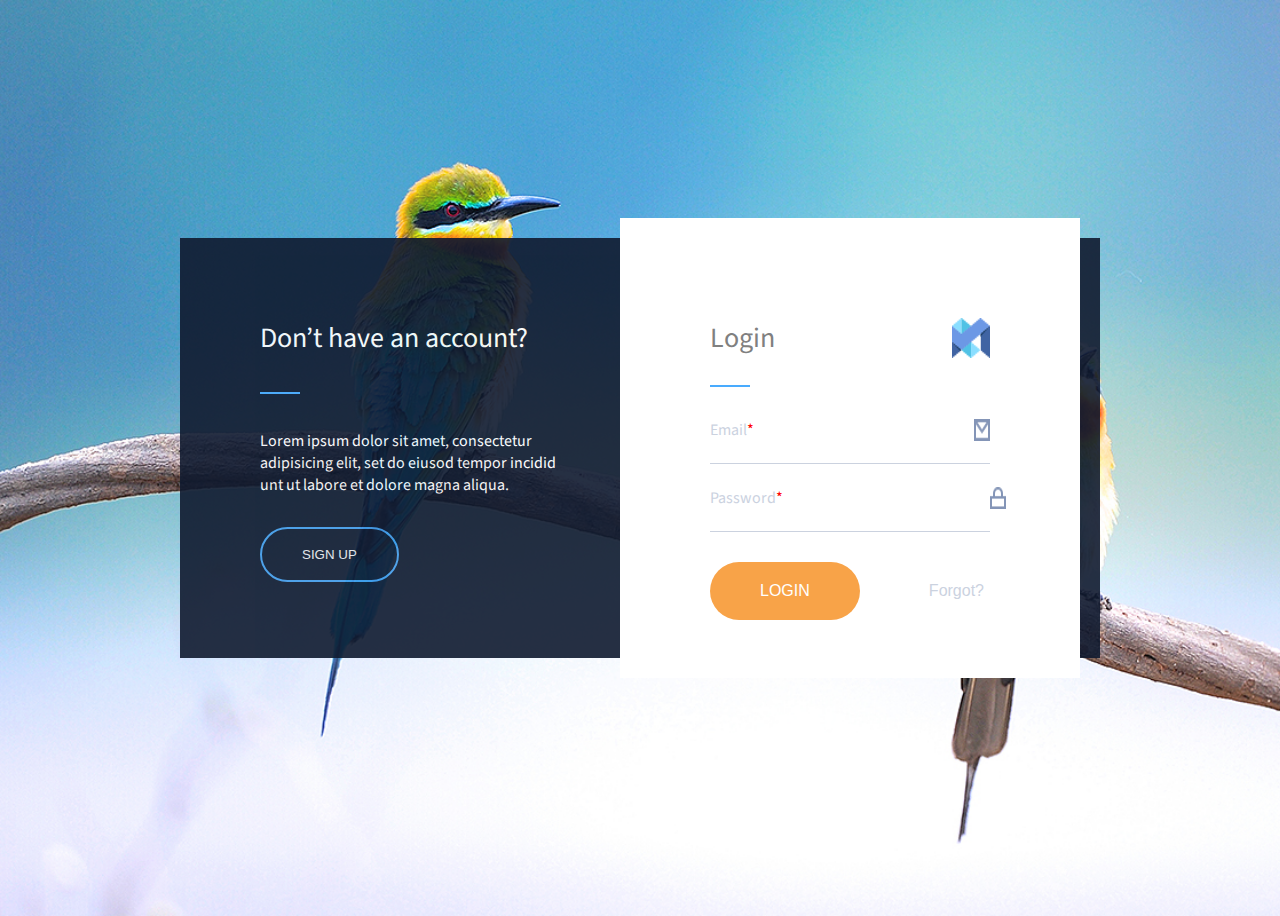
==== mag/index.html @ ce9877dc "added changes" ====
<!DOCTYPE html>
<html lang="en">
<head>
    <meta charset="UTF-8">
    <meta name="viewport" content="width=device-width, initial-scale=1.0">
    <link rel="stylesheet" href="mag.css">
    <script src="mag.js" defer></script>
    <link href="https://fonts.googleapis.com/css?family=Source+Sans+Pro&display=swap" rel="stylesheet">
    <title>Magebit</title>
</head>
<body class="background">
<div id="main">
<header class="header"></header>
<div class="bgcontainer">
<div class="blockone">
    <div class="acc_one">Don’t have an account?</div>
    <p class="text">Lorem ipsum dolor sit amet, consectetur adipisicing elit, set do eiusod tempor incidid unt ut labore et dolore magna aliqua.</p>
    <button id="signbtn" type="sign_up">SIGN UP</button> 
    <div class="pick"></div>
</div><!-- close blockone -->
<div class="blocktwo">
    <p class="acc_two">Have an account?</p>
    <p class="text">Lorem ipsum dolor sit amet consectetur adipisicing elit.</p>
    <button id="logbtn" type="Submit">LOGIN</button> 
</div><!-- close blocktwo -->
</div><!-- close bgcontainer -->
<div class="bgbox">
<div class="boxone" id="showbox">
<div class="signone">
    <div class="sign">Sign Up</div>
    <img class="imglogo" src="img/logo.png" alt="imglogo">
</div>
    <form action="register.php" method="POST" class="reg">
<div class="signtwo">
    <label for="username" class="signlabel">Name<span class="colortext">*</span></label>
    <input type="text" class="signtext" name="username" required></input>
    <img class="imglog" src="img/user.png" alt="signuser">
</div>
<div class="line"><!-- line --></div>
<div class="signthree">
    <label for="email" class="signlabelemail">Email<span class="colortext">*</span></label>
    <input type="email" class="signemail" name="email" required></input>
    <img class="imglog" src="img/mail.png" alt="signemail">
</div>
<div class="line"><!-- line --></div>
<div class="signfour">
        <label for="pw" class="signpass">Password<span class="colortext">*</span></label>
        <input type="password" class="signpw" name="pw" required></input>
        <img class="imgpw" src="img/lock.png" alt="signpw">
</div>
    <div class="line"><!-- line --></div>
        <button class="signbtn" type="signup">SIGN UP</button> 
        </form>    
</div> <!-- close boxone -->
<div class="boxtwo" id="movebox">
    <div class="logone">
    <div class="log">Login</div>
      <img class="imglogo" src="img/logo.png" alt="imglogo">
    </div> 
        <form action="login.php" method="POST" class="logform">
    <div class="logtwo">
        <label for="email" class="labelemail">Email<span class="colortext">*</span></label>
        <input type="email" class="logmail" name="email" required></input>
        <img class="imglog" src="img/mail.png" alt="logmail">
    </div>
    <div class="line"><!-- line --></div>
    <div class="logthree">
        <label for="pw" class="labelpw">Password<span class="colortext">*</span></label>
        <input type="password" class="logpw" name="pw" required></input>
        <img class="imgpw" src="img/lock.png" alt="logpw">
    </div>
    <div class="line"><!-- line --></div>
    <div class="logfour">
        <button type="Submit" class="logbtn">LOGIN</button>
        <button class="forgot">Forgot?</button>
    </div>
    </form>
</div><!-- close boxtwo -->
</div> <!-- close bgbox -->
<footer class="footer"></footer>
</div> <!-- close main -->
</body>
</html>
---- mag/mag.css ----
body{
font-family: 'Source Sans Pro', sans-serif;
}
    
.background{
background-image: url(img/Background.jpg);
background-size: cover;
background-repeat: no-repeat;
}

#main{
    height: 100vh;
    display: grid;
    grid-template-columns: repeat(3, 1fr);
    grid-template-rows: repeat(3, 1fr);
}
.header{
    grid-area: 1/1/2/4; 
    height: 190px;
}
.bgcontainer{
    grid-area: 2/2/3/3;
    width: 920px;
    height: 420px;
    display: flex;
}
    
.blockone{
    padding-top: 80px;
    padding-left: 80px;
    padding-right: 80px;
    padding-bottom: 74px;
    box-sizing:border-box;
    width: 460px;
    height: 420px;
    z-index:1;
    background-color: rgb(15,26,47);
    opacity:0.9;
    position: absolute;
    color: white ;
}
.acc_one{
    font-size: 28px;
}

.acc_one:after{
    content:"";
    display: block;
    width: 40px;
    height: 2px;
    margin-top: 34px;
    margin-bottom: 36px;
    background-color: rgb(73, 171, 254);
}

.text{
    font-size: 16px;
    margin: 0px;
}
#signbtn{
    border: 2px solid rgb(73, 171, 254);
    border-radius: 30px;
    background-color: rgb(15,26,47);
    opacity:0.9;
    padding: 18px 40px;
    color:white;
    margin-top: 31px;
}

.color_selected {
background-color: royalblue;
  }


.pick{
    background-color:yellow;
    height: 30px;
    width: 30px;
    border-radius: 50%;
    margin-top: 10%;
    margin-left: 80%;
    position: absolute;
}
.blocktwo{
    padding-top: 110px;
    padding-left: 80px;
    padding-right: 80px;
    padding-bottom: 105px;
    box-sizing:border-box;
    width: 460px;
    height: 420px;
    z-index:-1;
    background-color: rgb(15,26,47);
    opacity:0.9;
    margin-left:460px;
    color: white ;
}

.acc_two{
    font-size: 28px;
    margin: 0;
}

.acc_two:after{
    content:"";
    display: block;
    width: 40px;
    height: 2px;
    margin-top: 34px;
    margin-bottom: 36px;
    background-color: rgb(73, 171, 254);
}

#logbtn{
    border: 2px solid rgb(73, 171, 254);
    border-radius: 30px;
    background-color: rgb(15,26,47);
    opacity:0.9;
    padding: 18px 45px;
    color:white;
    margin-top: 31px;

}

.colortext{
    color:red;
}
.bgbox{
    grid-area: 2/2/3/3;;
    width: 920px;
    height: 460px;
    display: flex;
    margin-top: -20px;
}
       
#showbox{
        padding-top: 60px;
        padding-left: 90px;
        padding-right: 90px;
        padding-bottom: 60px;
        box-sizing:border-box;
        background-color:white;
        width: 460px;
        height: 460px;
        visibility: hidden;
        z-index:5;
        transition: .55s opacity, .55s visibility;
}
.signone{
        display: flex;
        justify-content: space-between;
}

.sign{
    font-size: 28px;
    color: gray;
}

.reg:before{
    content:"";
    display: block;
    width: 40px;
    height: 2px;
    margin-top: 27px;
    margin-bottom: 32px;
    background-color: rgb(73, 171, 254);
}

.signtwo{
        display: flex;
        justify-content: space-between;
}

.signlabel {
    font-size: 16px;
    color: rgb(203,210,223);
    border:none;
    outline: none;
    padding: 0;
}

.signtext{
    border:none;
    outline: none;
}
.signlabelemail{
    font-size: 16px;
    color: rgb(203,210,223);
}

.signthree{
    display: flex;
    justify-content: space-between;
    margin-top: 25px;
}
.line{
    content:"";
    display: block;
    height: 1px;
    margin-top: 22px;
    background-color: rgb(203,210,223);   
}
.signpass{
    font-size: 16px;
    color: rgb(203,210,223);
}

.signemail{
    border:none;
    outline: none;
}

.signfour{
    display: flex;
    justify-content: space-between;
    margin-top: 25px;
}

.signpw{
    border:none;
    outline: none;
}

.signbtn{
    border-radius: 30px;
    background-color: rgb(248,154,53);
    opacity:0.9;
    padding: 20px 50px;
    color:white;
    font-size: 16px;
    margin-top: 30px;
    border:none;
}  
#movebox{
    padding-top: 100px;
    padding-left: 90px;
    padding-right: 90px;
    padding-bottom: 94px;
    box-sizing:border-box;
    background-color:white;
    width: 460px;
    height: 460px;
    position: absolute;
    z-index:5;
    margin-left:440px; 
    visibility:visible;
}

.logone{
    display: flex;
    justify-content: space-between;
}

.log{
    font-size: 28px;
    color: gray;
}

.logform:before{
    content:"";
    display: block;
    width: 40px;
    height: 2px;
    margin-top: 27px;
    margin-bottom: 32px;
    background-color: rgb(73, 171, 254);
}

.logtwo{
    display: flex;
    justify-content: space-between;
}

.logmail {
    font-size: 16px;
    color: rgb(203,210,223);
    border:none;
    outline: none;
    padding: 0;
}

.labelemail{
    font-size: 16px;
    color: rgb(203,210,223);
}

.logthree{
    display: flex;
    justify-content: space-between;
    margin-top: 23px;
}
.line{
    content:"";
    display: block;
    height: 1px;
    margin-top: 22px;
    background-color: rgb(203,210,223);   
}
.logpw{
    border:none;
    outline: none;
    padding: 0;
    font-size: 16px;
    color: rgb(203,210,223);
}

.labelpw{
    font-size: 16px;
    color: rgb(203,210,223);  
    }

.logfour{
    display: flex;
    justify-content: space-between;
    }

.forgot{
    font-size: 16px;
    color: rgb(203,210,223);
    margin-top: 30px;
    background-color: white;
    border:none;
    outline: none;
}
.logbtn{
    border-radius: 30px;
    background-color: rgb(248,154,53);
    opacity:0.9;
    padding: 20px 50px;
    color:white;
    font-size: 16px;
    margin-top: 30px;
    border:none;
}
 

.footer{
        grid-area: 3/1/4/4;
        height: 190px; 
        font-size: 13px;
}
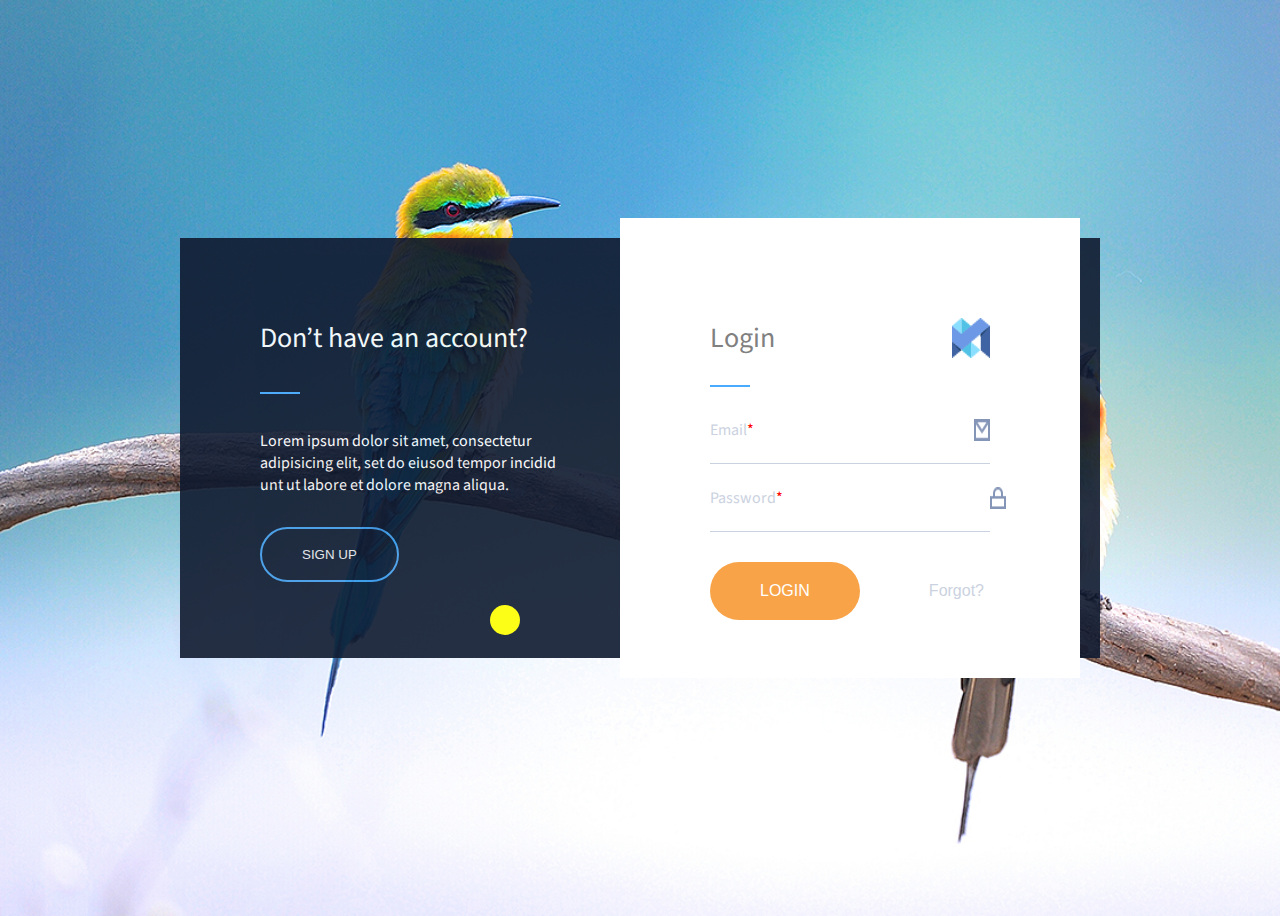
==== commit d1bbadb2: "added change color function" ====
--- a/mag/index.html
+++ b/mag/index.html
@@ -16,7 +16,7 @@
     <div class="acc_one">Don’t have an account?</div>
     <p class="text">Lorem ipsum dolor sit amet, consectetur adipisicing elit, set do eiusod tempor incidid unt ut labore et dolore magna aliqua.</p>
     <button id="signbtn" type="sign_up">SIGN UP</button> 
-    <div class="pick"></div>
+    <div id="throw"></div>
 </div><!-- close blockone -->
 <div class="blocktwo">
     <p class="acc_two">Have an account?</p>
--- a/mag/mag.css
+++ b/mag/mag.css
@@ -23,7 +23,7 @@
     width: 920px;
     height: 420px;
     display: flex;
-}
+    }
     
 .blockone{
     padding-top: 80px;
@@ -68,17 +68,16 @@
 }
 
 .color_selected {
-background-color: royalblue;
-  }
-
-
-.pick{
+background-color: darkturquoise;
+}
+
+#throw{
     background-color:yellow;
     height: 30px;
     width: 30px;
     border-radius: 50%;
-    margin-top: 10%;
-    margin-left: 80%;
+    margin-top: 5%;
+    margin-left: 50%;
     position: absolute;
 }
 .blocktwo{
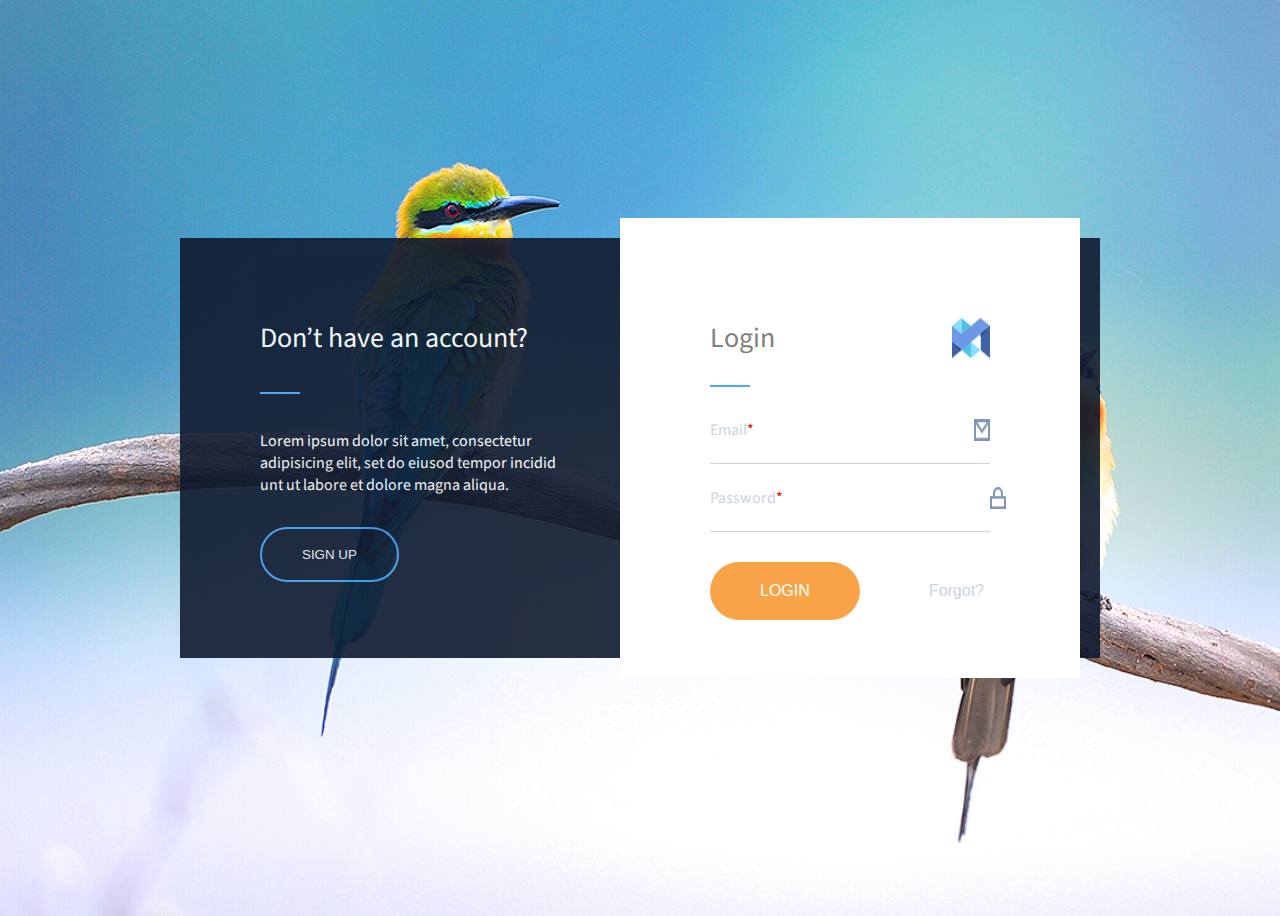
==== commit 08f753d2: "add css" ====
--- a/mag/index.html
+++ b/mag/index.html
@@ -4,6 +4,7 @@
     <meta charset="UTF-8">
     <meta name="viewport" content="width=device-width, initial-scale=1.0">
     <link rel="stylesheet" href="mag.css">
+    <script src="vendor/jquery-3.4.1.js"></script>
     <script src="mag.js" defer></script>
     <link href="https://fonts.googleapis.com/css?family=Source+Sans+Pro&display=swap" rel="stylesheet">
     <title>Magebit</title>
@@ -16,7 +17,9 @@
     <div class="acc_one">Don’t have an account?</div>
     <p class="text">Lorem ipsum dolor sit amet, consectetur adipisicing elit, set do eiusod tempor incidid unt ut labore et dolore magna aliqua.</p>
     <button id="signbtn" type="sign_up">SIGN UP</button> 
+    <div class="point">
     <div id="throw"></div>
+    </div>
 </div><!-- close blockone -->
 <div class="blocktwo">
     <p class="acc_two">Have an account?</p>
--- a/mag/mag.css
+++ b/mag/mag.css
@@ -35,10 +35,11 @@
     height: 420px;
     z-index:1;
     background-color: rgb(15,26,47);
-    opacity:0.9;
     position: absolute;
     color: white ;
-}
+    opacity:0.9;
+}
+
 .acc_one{
     font-size: 28px;
 }
@@ -67,19 +68,25 @@
     margin-top: 31px;
 }
 
-.color_selected {
-background-color: darkturquoise;
-}
-
+#signbtn:focus {
+    outline: none !important
+    }
+
+.point{
+    display: flex;
+    justify-content: end;
+}
 #throw{
-    background-color:yellow;
+    background-color: white;
     height: 30px;
     width: 30px;
     border-radius: 50%;
     margin-top: 5%;
     margin-left: 50%;
     position: absolute;
-}
+    visibility: hidden;
+}
+
 .blocktwo{
     padding-top: 110px;
     padding-left: 80px;
@@ -118,7 +125,6 @@
     padding: 18px 45px;
     color:white;
     margin-top: 31px;
-
 }
 
 .colortext{
@@ -143,8 +149,10 @@
         height: 460px;
         visibility: hidden;
         z-index:5;
-        transition: .55s opacity, .55s visibility;
-}
+        transition: opacity 2s;
+        opacity: 0;
+}
+
 .signone{
         display: flex;
         justify-content: space-between;
@@ -229,7 +237,12 @@
     font-size: 16px;
     margin-top: 30px;
     border:none;
-}  
+} 
+
+.signbtn:focus {
+    outline: none !important
+    }
+
 #movebox{
     padding-top: 100px;
     padding-left: 90px;
@@ -243,6 +256,8 @@
     z-index:5;
     margin-left:440px; 
     visibility:visible;
+    transition: opacity 2s, visibility 2s;
+    opacity: 1;
 }
 
 .logone{
@@ -331,10 +346,13 @@
     margin-top: 30px;
     border:none;
 }
+
+.logbtn:focus {
+    outline: none !important
+    }
  
-
 .footer{
         grid-area: 3/1/4/4;
         height: 190px; 
         font-size: 13px;
-}+}
